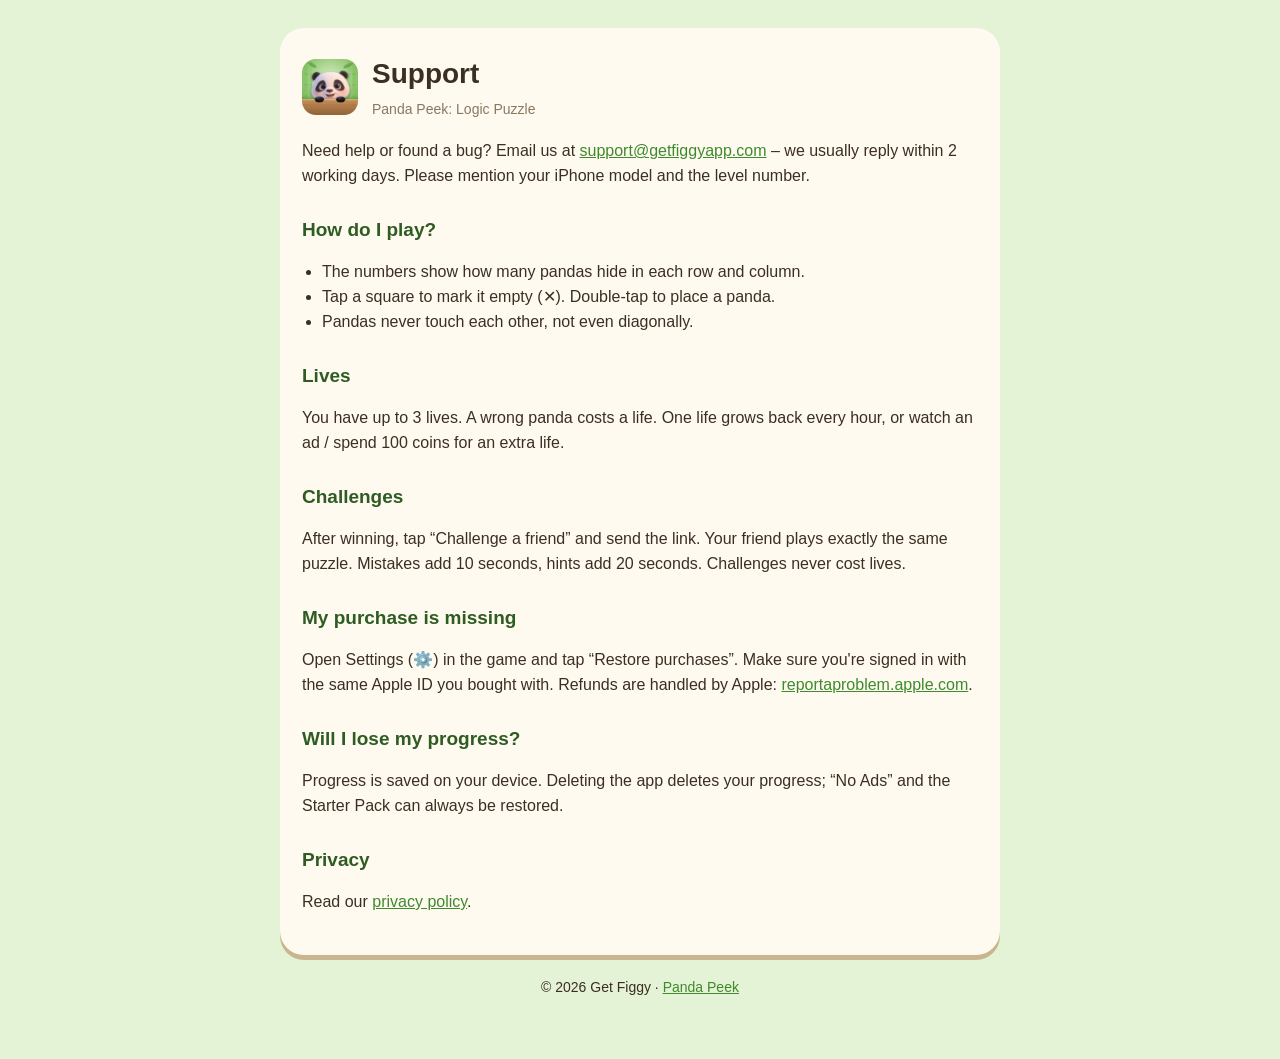
==== support.html @ 1262d01a "Privacy policy and support page Co-Authored-By: Claude Opus 5.5 <noreply@anthropic.com> Claude-Sessi" ====
<!DOCTYPE html>
<html lang="en"><head><meta charset="utf-8"><meta name="viewport" content="width=device-width, initial-scale=1">
<title>Panda Peek – Support</title><link rel="icon" href="icon.png"><link rel="stylesheet" href="style.css"></head>
<body><main><div class="card">
<div class="top"><img src="icon.png" alt=""><div><h1>Support</h1><div class="muted">Panda Peek: Logic Puzzle</div></div></div>

<p>Need help or found a bug? Email us at <a href="mailto:support@getfiggyapp.com">support@getfiggyapp.com</a> – we usually reply within 2 working days. Please mention your iPhone model and the level number.</p>

<h2>How do I play?</h2>
<ul><li>The numbers show how many pandas hide in each row and column.</li>
<li>Tap a square to mark it empty (✕). Double-tap to place a panda.</li>
<li>Pandas never touch each other, not even diagonally.</li></ul>

<h2>Lives</h2>
<p>You have up to 3 lives. A wrong panda costs a life. One life grows back every hour, or watch an ad / spend 100 coins for an extra life.</p>

<h2>Challenges</h2>
<p>After winning, tap “Challenge a friend” and send the link. Your friend plays exactly the same puzzle. Mistakes add 10 seconds, hints add 20 seconds. Challenges never cost lives.</p>

<h2>My purchase is missing</h2>
<p>Open Settings (⚙️) in the game and tap “Restore purchases”. Make sure you're signed in with the same Apple ID you bought with. Refunds are handled by Apple: <a href="https://reportaproblem.apple.com">reportaproblem.apple.com</a>.</p>

<h2>Will I lose my progress?</h2>
<p>Progress is saved on your device. Deleting the app deletes your progress; “No Ads” and the Starter Pack can always be restored.</p>

<h2>Privacy</h2>
<p>Read our <a href="privacy.html">privacy policy</a>.</p>
</div>
<footer>© 2026 Get Figgy · <a href="./">Panda Peek</a></footer></main></body></html>
---- style.css ----
body{margin:0;font-family:-apple-system,BlinkMacSystemFont,"Segoe UI",Roboto,sans-serif;background:#e4f2d6;color:#3b2f22;line-height:1.55}
main{max-width:720px;margin:0 auto;padding:28px 20px 60px}
.card{background:#fffaf0;border-radius:24px;padding:24px 22px;box-shadow:0 5px 0 #c9b68f}
h1{font-size:28px;margin:0 0 4px}h2{font-size:19px;margin:26px 0 6px;color:#2e5c22}
.top{display:flex;align-items:center;gap:14px;margin-bottom:18px}.top img{width:56px;height:56px;border-radius:14px}
.muted{color:#8a7760;font-size:14px}a{color:#3f8a2d}ul{padding-left:20px}
footer{text-align:center;margin-top:22px;font-size:14px}
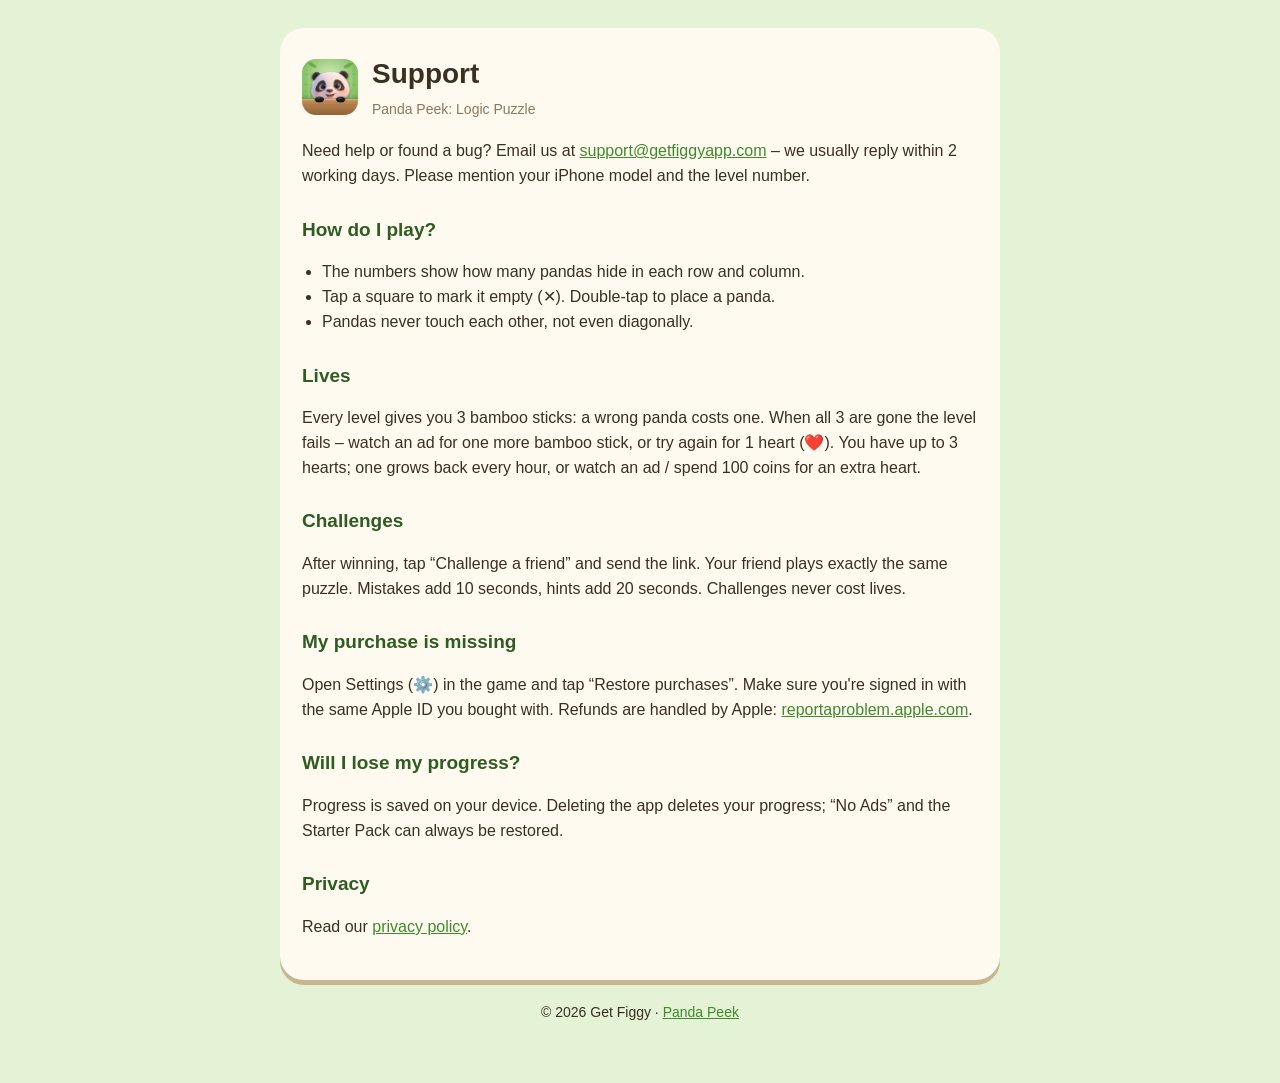
==== commit 5918b55d: "Support: bamboo per level, hearts outside Co-Authored-By: Claude Opus 5.5 <noreply@anthropic.com> Cl" ====
--- a/support.html
+++ b/support.html
@@ -12,7 +12,7 @@
 <li>Pandas never touch each other, not even diagonally.</li></ul>
 
 <h2>Lives</h2>
-<p>You have up to 3 lives. A wrong panda costs a life. One life grows back every hour, or watch an ad / spend 100 coins for an extra life.</p>
+<p>Every level gives you 3 bamboo sticks: a wrong panda costs one. When all 3 are gone the level fails – watch an ad for one more bamboo stick, or try again for 1 heart (❤️). You have up to 3 hearts; one grows back every hour, or watch an ad / spend 100 coins for an extra heart.</p>
 
 <h2>Challenges</h2>
 <p>After winning, tap “Challenge a friend” and send the link. Your friend plays exactly the same puzzle. Mistakes add 10 seconds, hints add 20 seconds. Challenges never cost lives.</p>
